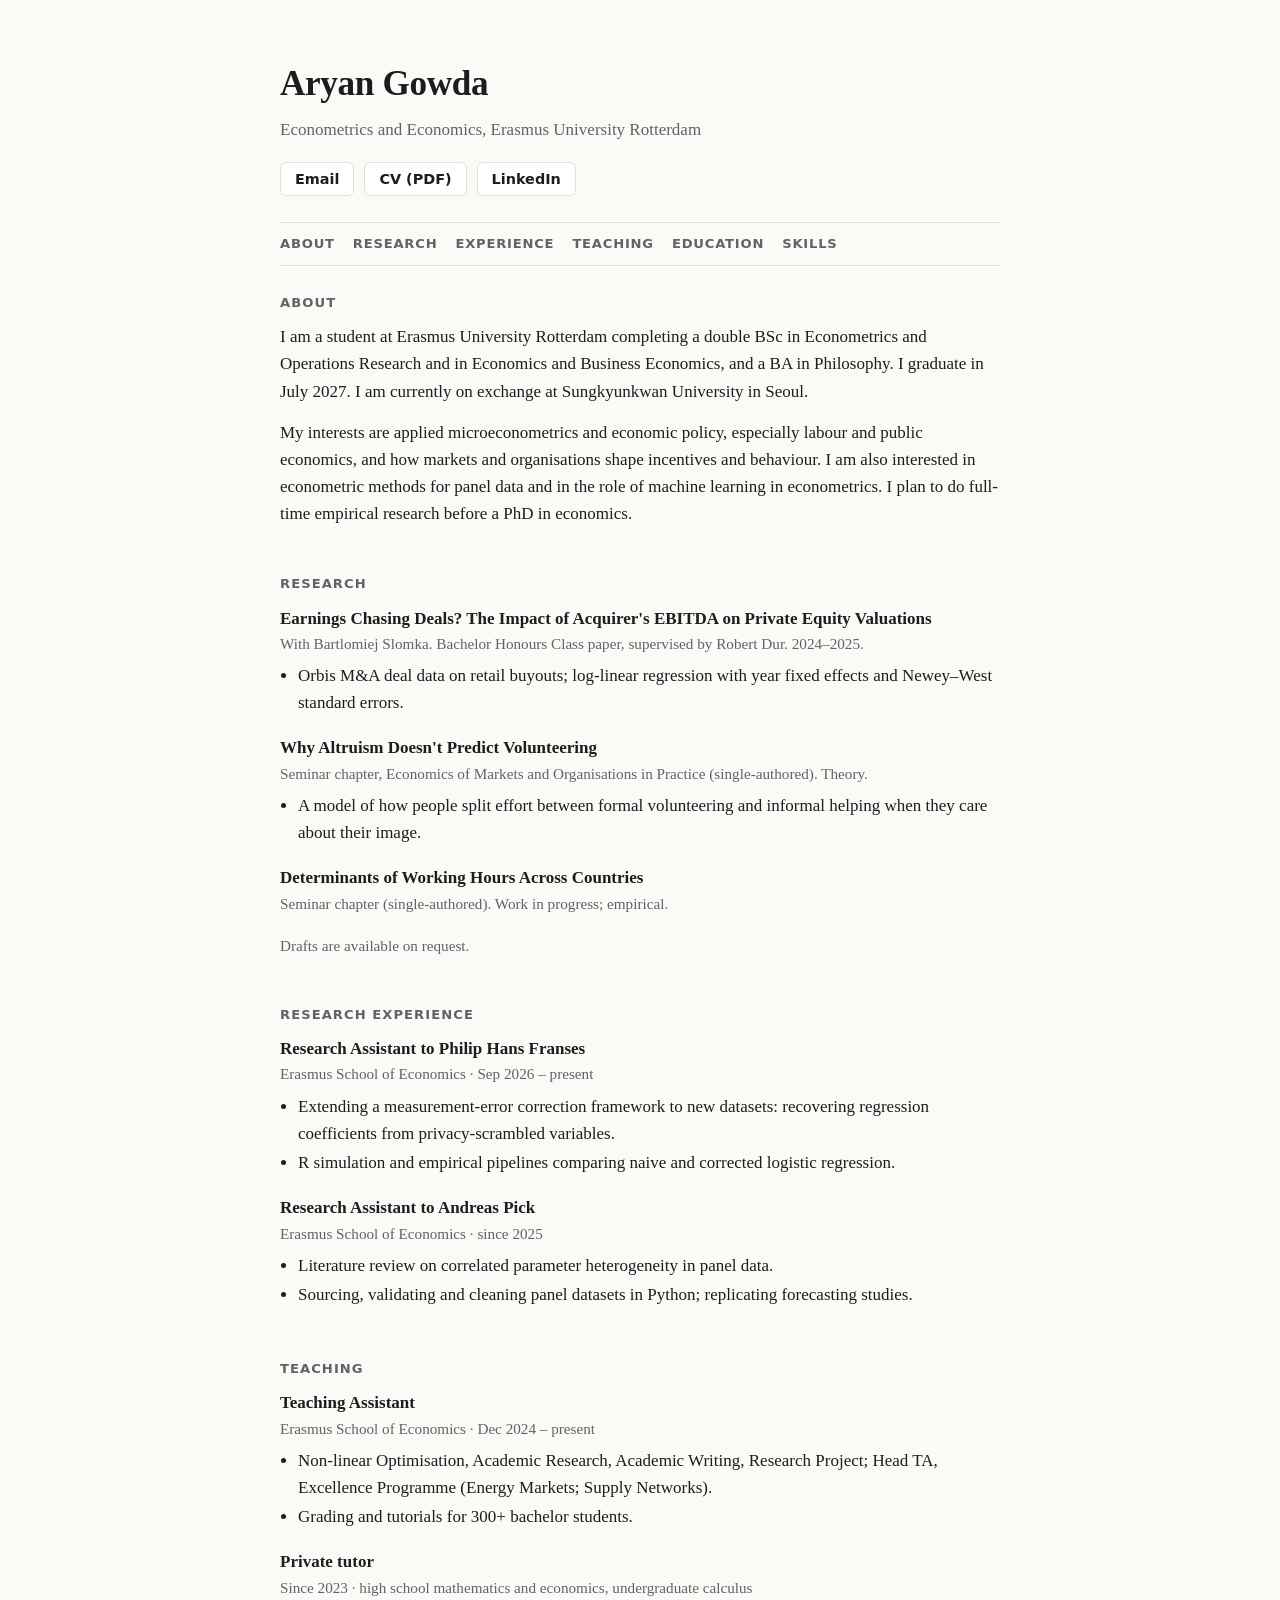
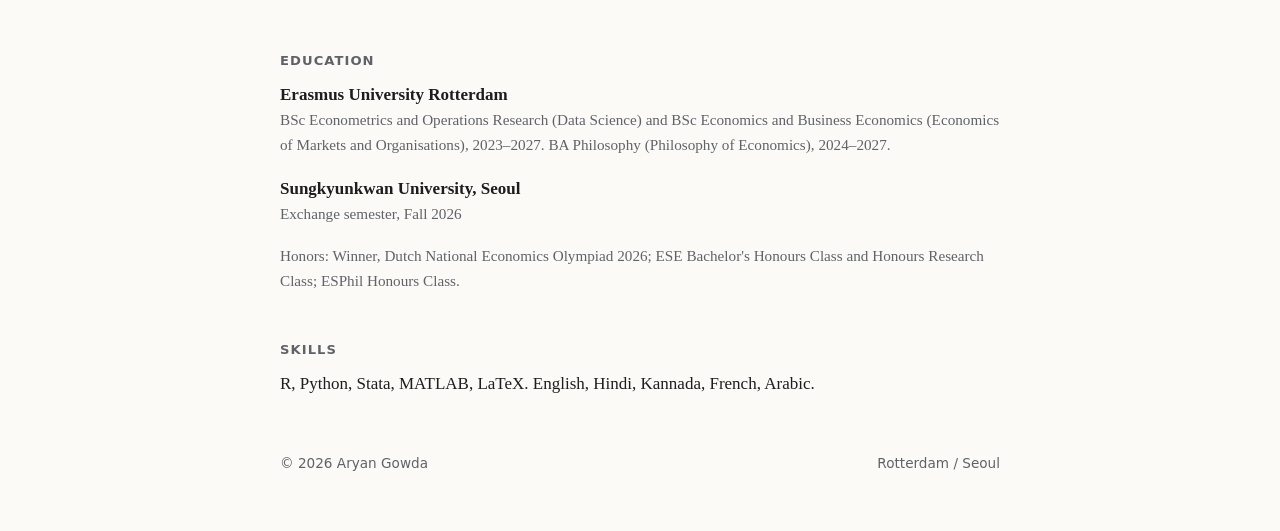
==== index.html @ c8e19100 "Add files via upload" ====
<!doctype html>
<html lang="en">
<head>
<meta charset="utf-8">
<meta name="viewport" content="width=device-width, initial-scale=1">
<title>Aryan Gowda</title>
<meta name="description" content="Aryan Gowda: econometrics and economics student at Erasmus University Rotterdam. Applied microeconometrics, economic policy, markets and organisations.">
<style>
  :root{
    --bg:#fbfaf7; --fg:#1d1d1f; --muted:#5f6368; --line:#e4e1da; --accent:#7a1f2b; --card:#ffffff;
  }
  @media (prefers-color-scheme: dark){
    :root{ --bg:#141416; --fg:#ececec; --muted:#a0a3a8; --line:#2c2d31; --accent:#e08a96; --card:#1b1b1e; }
  }
  *{box-sizing:border-box}
  html{scroll-behavior:smooth}
  body{margin:0;background:var(--bg);color:var(--fg);
    font:17px/1.6 Georgia,"Times New Roman",serif;-webkit-font-smoothing:antialiased}
  a{color:var(--accent);text-decoration:none;border-bottom:1px solid transparent}
  a:hover{border-bottom-color:var(--accent)}
  .wrap{max-width:760px;margin:0 auto;padding:0 20px}
  header{padding:56px 0 20px}
  h1{font-size:2.2rem;margin:0 0 4px;letter-spacing:-.01em}
  .tag{color:var(--muted);margin:0 0 18px}
  nav{display:flex;flex-wrap:wrap;gap:6px 18px;font:600 .82rem/1 system-ui,sans-serif;
    text-transform:uppercase;letter-spacing:.06em;padding:14px 0;border-top:1px solid var(--line);border-bottom:1px solid var(--line)}
  nav a{color:var(--muted)}
  nav a:hover{color:var(--accent);border-bottom-color:transparent}
  section{padding:30px 0 6px}
  h2{font:700 .82rem/1 system-ui,sans-serif;text-transform:uppercase;letter-spacing:.08em;color:var(--muted);margin:0 0 14px}
  p{margin:0 0 14px}
  .item{margin:0 0 18px}
  .item .t{font-weight:700}
  .item .m{color:var(--muted);font-size:.95rem}
  .item ul{margin:6px 0 0 18px;padding:0}
  .item li{margin:2px 0}
  .links{display:flex;flex-wrap:wrap;gap:10px;margin:0 0 6px;font:600 .9rem/1 system-ui,sans-serif}
  .links a{border:1px solid var(--line);background:var(--card);padding:9px 14px;border-radius:6px;color:var(--fg)}
  .links a:hover{border-color:var(--accent);color:var(--accent)}
  footer{padding:36px 0 56px;color:var(--muted);font-size:.85rem;font-family:system-ui,sans-serif}
  .row{display:flex;justify-content:space-between;gap:16px;flex-wrap:wrap}
  @media (max-width:520px){h1{font-size:1.8rem}body{font-size:16px}}
</style>
</head>
<body>
<div class="wrap">
<header>
  <h1>Aryan Gowda</h1>
  <p class="tag">Econometrics and Economics, Erasmus University Rotterdam</p>
  <div class="links">
    <a href="mailto:YOUR_EMAIL">Email</a>
    <a href="Gowda_Aryan_CV.pdf">CV (PDF)</a>
    <a href="https://www.linkedin.com/in/aryan-gowda/">LinkedIn</a>
  </div>
</header>
<nav>
  <a href="#about">About</a><a href="#research">Research</a><a href="#experience">Experience</a><a href="#teaching">Teaching</a><a href="#education">Education</a><a href="#skills">Skills</a>
</nav>

<section id="about">
  <h2>About</h2>
  <p>I am a student at Erasmus University Rotterdam completing a double BSc in Econometrics and Operations Research and in Economics and Business Economics, and a BA in Philosophy. I graduate in July 2027. I am currently on exchange at Sungkyunkwan University in Seoul.</p>
  <p>My interests are applied microeconometrics and economic policy, especially labour and public economics, and how markets and organisations shape incentives and behaviour. I am also interested in econometric methods for panel data and in the role of machine learning in econometrics. I plan to do full-time empirical research before a PhD in economics.</p>
</section>

<section id="research">
  <h2>Research</h2>
  <div class="item">
    <div class="t">Earnings Chasing Deals? The Impact of Acquirer's EBITDA on Private Equity Valuations</div>
    <div class="m">With Bartlomiej Slomka. Bachelor Honours Class paper, supervised by Robert Dur. 2024&ndash;2025.</div>
    <ul><li>Orbis M&amp;A deal data on retail buyouts; log-linear regression with year fixed effects and Newey&ndash;West standard errors.</li></ul>
  </div>
  <div class="item">
    <div class="t">Why Altruism Doesn't Predict Volunteering</div>
    <div class="m">Seminar chapter, Economics of Markets and Organisations in Practice (single-authored). Theory.</div>
    <ul><li>A model of how people split effort between formal volunteering and informal helping when they care about their image.</li></ul>
  </div>
  <div class="item">
    <div class="t">Determinants of Working Hours Across Countries</div>
    <div class="m">Seminar chapter (single-authored). Work in progress; empirical.</div>
  </div>
  <p class="m" style="color:var(--muted);font-size:.95rem">Drafts are available on request.</p>
</section>

<section id="experience">
  <h2>Research experience</h2>
  <div class="item">
    <div class="t">Research Assistant to Philip Hans Franses</div>
    <div class="m">Erasmus School of Economics &middot; Sep 2026 &ndash; present</div>
    <ul>
      <li>Extending a measurement-error correction framework to new datasets: recovering regression coefficients from privacy-scrambled variables.</li>
      <li>R simulation and empirical pipelines comparing naive and corrected logistic regression.</li>
    </ul>
  </div>
  <div class="item">
    <div class="t">Research Assistant to Andreas Pick</div>
    <div class="m">Erasmus School of Economics &middot; since 2025</div>
    <ul>
      <li>Literature review on correlated parameter heterogeneity in panel data.</li>
      <li>Sourcing, validating and cleaning panel datasets in Python; replicating forecasting studies.</li>
    </ul>
  </div>
</section>

<section id="teaching">
  <h2>Teaching</h2>
  <div class="item">
    <div class="t">Teaching Assistant</div>
    <div class="m">Erasmus School of Economics &middot; Dec 2024 &ndash; present</div>
    <ul>
      <li>Non-linear Optimisation, Academic Research, Academic Writing, Research Project; Head TA, Excellence Programme (Energy Markets; Supply Networks).</li>
      <li>Grading and tutorials for 300+ bachelor students.</li>
    </ul>
  </div>
  <div class="item">
    <div class="t">Private tutor</div>
    <div class="m">Since 2023 &middot; high school mathematics and economics, undergraduate calculus</div>
  </div>
</section>

<section id="education">
  <h2>Education</h2>
  <div class="item">
    <div class="t">Erasmus University Rotterdam</div>
    <div class="m">BSc Econometrics and Operations Research (Data Science) and BSc Economics and Business Economics (Economics of Markets and Organisations), 2023&ndash;2027. BA Philosophy (Philosophy of Economics), 2024&ndash;2027.</div>
  </div>
  <div class="item">
    <div class="t">Sungkyunkwan University, Seoul</div>
    <div class="m">Exchange semester, Fall 2026</div>
  </div>
  <p class="m" style="color:var(--muted);font-size:.95rem">Honors: Winner, Dutch National Economics Olympiad 2026; ESE Bachelor's Honours Class and Honours Research Class; ESPhil Honours Class.</p>
</section>

<section id="skills">
  <h2>Skills</h2>
  <p>R, Python, Stata, MATLAB, LaTeX. English, Hindi, Kannada, French, Arabic.</p>
</section>

<footer>
  <div class="row"><span>&copy; 2026 Aryan Gowda</span><span>Rotterdam / Seoul</span></div>
</footer>
</div>
</body>
</html>
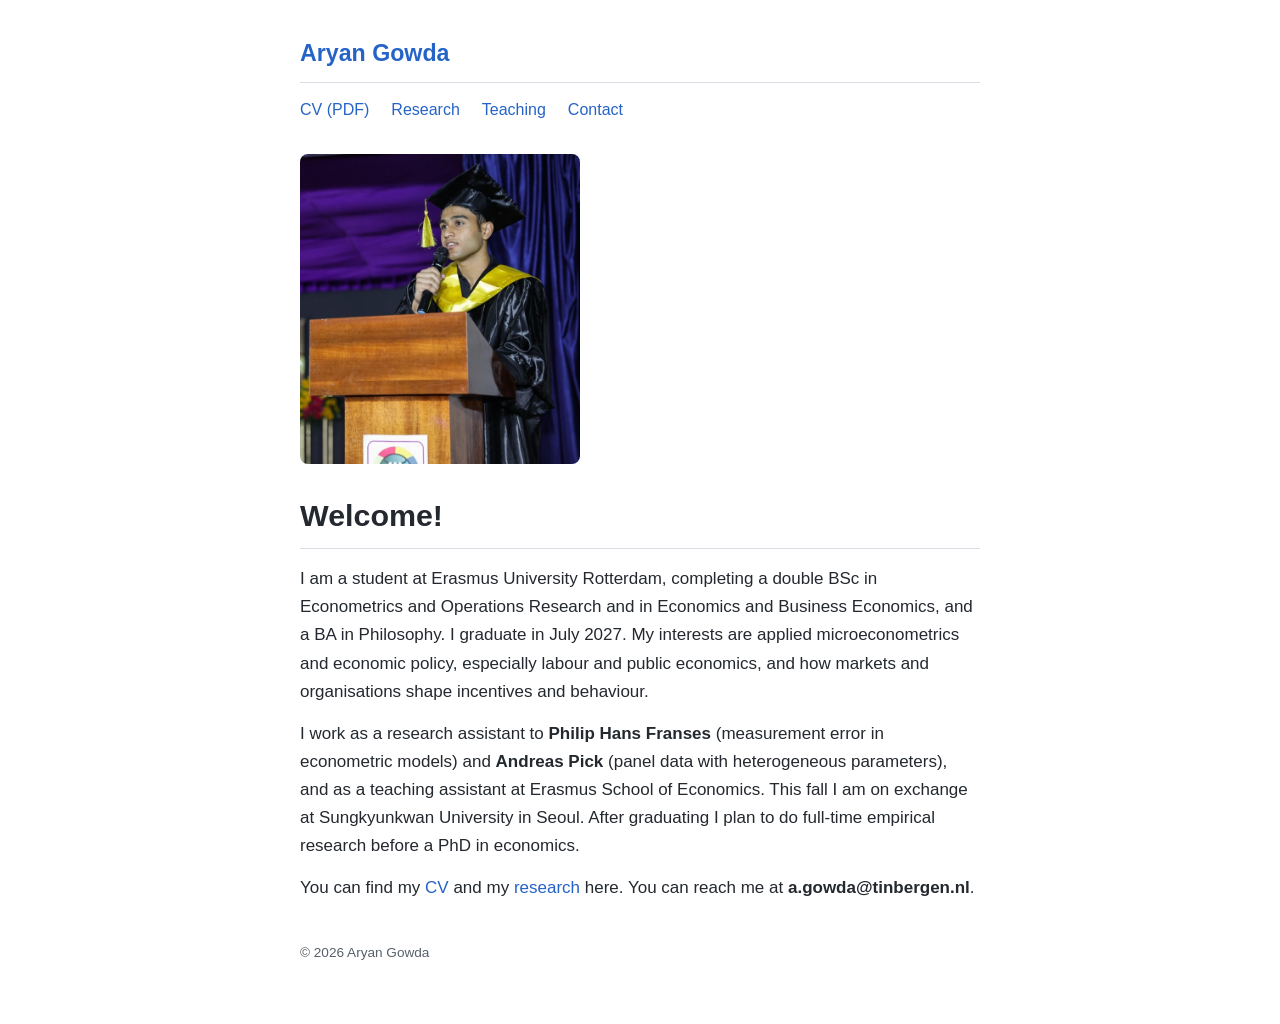
==== commit 156695cf: "Add files via upload" ====
--- a/index.html
+++ b/index.html
@@ -1,144 +1,7 @@
-<!doctype html>
-<html lang="en">
-<head>
-<meta charset="utf-8">
-<meta name="viewport" content="width=device-width, initial-scale=1">
-<title>Aryan Gowda</title>
-<meta name="description" content="Aryan Gowda: econometrics and economics student at Erasmus University Rotterdam. Applied microeconometrics, economic policy, markets and organisations.">
-<style>
-  :root{
-    --bg:#fbfaf7; --fg:#1d1d1f; --muted:#5f6368; --line:#e4e1da; --accent:#7a1f2b; --card:#ffffff;
-  }
-  @media (prefers-color-scheme: dark){
-    :root{ --bg:#141416; --fg:#ececec; --muted:#a0a3a8; --line:#2c2d31; --accent:#e08a96; --card:#1b1b1e; }
-  }
-  *{box-sizing:border-box}
-  html{scroll-behavior:smooth}
-  body{margin:0;background:var(--bg);color:var(--fg);
-    font:17px/1.6 Georgia,"Times New Roman",serif;-webkit-font-smoothing:antialiased}
-  a{color:var(--accent);text-decoration:none;border-bottom:1px solid transparent}
-  a:hover{border-bottom-color:var(--accent)}
-  .wrap{max-width:760px;margin:0 auto;padding:0 20px}
-  header{padding:56px 0 20px}
-  h1{font-size:2.2rem;margin:0 0 4px;letter-spacing:-.01em}
-  .tag{color:var(--muted);margin:0 0 18px}
-  nav{display:flex;flex-wrap:wrap;gap:6px 18px;font:600 .82rem/1 system-ui,sans-serif;
-    text-transform:uppercase;letter-spacing:.06em;padding:14px 0;border-top:1px solid var(--line);border-bottom:1px solid var(--line)}
-  nav a{color:var(--muted)}
-  nav a:hover{color:var(--accent);border-bottom-color:transparent}
-  section{padding:30px 0 6px}
-  h2{font:700 .82rem/1 system-ui,sans-serif;text-transform:uppercase;letter-spacing:.08em;color:var(--muted);margin:0 0 14px}
-  p{margin:0 0 14px}
-  .item{margin:0 0 18px}
-  .item .t{font-weight:700}
-  .item .m{color:var(--muted);font-size:.95rem}
-  .item ul{margin:6px 0 0 18px;padding:0}
-  .item li{margin:2px 0}
-  .links{display:flex;flex-wrap:wrap;gap:10px;margin:0 0 6px;font:600 .9rem/1 system-ui,sans-serif}
-  .links a{border:1px solid var(--line);background:var(--card);padding:9px 14px;border-radius:6px;color:var(--fg)}
-  .links a:hover{border-color:var(--accent);color:var(--accent)}
-  footer{padding:36px 0 56px;color:var(--muted);font-size:.85rem;font-family:system-ui,sans-serif}
-  .row{display:flex;justify-content:space-between;gap:16px;flex-wrap:wrap}
-  @media (max-width:520px){h1{font-size:1.8rem}body{font-size:16px}}
-</style>
-</head>
-<body>
-<div class="wrap">
-<header>
-  <h1>Aryan Gowda</h1>
-  <p class="tag">Econometrics and Economics, Erasmus University Rotterdam</p>
-  <div class="links">
-    <a href="mailto:YOUR_EMAIL">Email</a>
-    <a href="Gowda_Aryan_CV.pdf">CV (PDF)</a>
-    <a href="https://www.linkedin.com/in/aryan-gowda/">LinkedIn</a>
-  </div>
-</header>
-<nav>
-  <a href="#about">About</a><a href="#research">Research</a><a href="#experience">Experience</a><a href="#teaching">Teaching</a><a href="#education">Education</a><a href="#skills">Skills</a>
-</nav>
-
-<section id="about">
-  <h2>About</h2>
-  <p>I am a student at Erasmus University Rotterdam completing a double BSc in Econometrics and Operations Research and in Economics and Business Economics, and a BA in Philosophy. I graduate in July 2027. I am currently on exchange at Sungkyunkwan University in Seoul.</p>
-  <p>My interests are applied microeconometrics and economic policy, especially labour and public economics, and how markets and organisations shape incentives and behaviour. I am also interested in econometric methods for panel data and in the role of machine learning in econometrics. I plan to do full-time empirical research before a PhD in economics.</p>
-</section>
-
-<section id="research">
-  <h2>Research</h2>
-  <div class="item">
-    <div class="t">Earnings Chasing Deals? The Impact of Acquirer's EBITDA on Private Equity Valuations</div>
-    <div class="m">With Bartlomiej Slomka. Bachelor Honours Class paper, supervised by Robert Dur. 2024&ndash;2025.</div>
-    <ul><li>Orbis M&amp;A deal data on retail buyouts; log-linear regression with year fixed effects and Newey&ndash;West standard errors.</li></ul>
-  </div>
-  <div class="item">
-    <div class="t">Why Altruism Doesn't Predict Volunteering</div>
-    <div class="m">Seminar chapter, Economics of Markets and Organisations in Practice (single-authored). Theory.</div>
-    <ul><li>A model of how people split effort between formal volunteering and informal helping when they care about their image.</li></ul>
-  </div>
-  <div class="item">
-    <div class="t">Determinants of Working Hours Across Countries</div>
-    <div class="m">Seminar chapter (single-authored). Work in progress; empirical.</div>
-  </div>
-  <p class="m" style="color:var(--muted);font-size:.95rem">Drafts are available on request.</p>
-</section>
-
-<section id="experience">
-  <h2>Research experience</h2>
-  <div class="item">
-    <div class="t">Research Assistant to Philip Hans Franses</div>
-    <div class="m">Erasmus School of Economics &middot; Sep 2026 &ndash; present</div>
-    <ul>
-      <li>Extending a measurement-error correction framework to new datasets: recovering regression coefficients from privacy-scrambled variables.</li>
-      <li>R simulation and empirical pipelines comparing naive and corrected logistic regression.</li>
-    </ul>
-  </div>
-  <div class="item">
-    <div class="t">Research Assistant to Andreas Pick</div>
-    <div class="m">Erasmus School of Economics &middot; since 2025</div>
-    <ul>
-      <li>Literature review on correlated parameter heterogeneity in panel data.</li>
-      <li>Sourcing, validating and cleaning panel datasets in Python; replicating forecasting studies.</li>
-    </ul>
-  </div>
-</section>
-
-<section id="teaching">
-  <h2>Teaching</h2>
-  <div class="item">
-    <div class="t">Teaching Assistant</div>
-    <div class="m">Erasmus School of Economics &middot; Dec 2024 &ndash; present</div>
-    <ul>
-      <li>Non-linear Optimisation, Academic Research, Academic Writing, Research Project; Head TA, Excellence Programme (Energy Markets; Supply Networks).</li>
-      <li>Grading and tutorials for 300+ bachelor students.</li>
-    </ul>
-  </div>
-  <div class="item">
-    <div class="t">Private tutor</div>
-    <div class="m">Since 2023 &middot; high school mathematics and economics, undergraduate calculus</div>
-  </div>
-</section>
-
-<section id="education">
-  <h2>Education</h2>
-  <div class="item">
-    <div class="t">Erasmus University Rotterdam</div>
-    <div class="m">BSc Econometrics and Operations Research (Data Science) and BSc Economics and Business Economics (Economics of Markets and Organisations), 2023&ndash;2027. BA Philosophy (Philosophy of Economics), 2024&ndash;2027.</div>
-  </div>
-  <div class="item">
-    <div class="t">Sungkyunkwan University, Seoul</div>
-    <div class="m">Exchange semester, Fall 2026</div>
-  </div>
-  <p class="m" style="color:var(--muted);font-size:.95rem">Honors: Winner, Dutch National Economics Olympiad 2026; ESE Bachelor's Honours Class and Honours Research Class; ESPhil Honours Class.</p>
-</section>
-
-<section id="skills">
-  <h2>Skills</h2>
-  <p>R, Python, Stata, MATLAB, LaTeX. English, Hindi, Kannada, French, Arabic.</p>
-</section>
-
-<footer>
-  <div class="row"><span>&copy; 2026 Aryan Gowda</span><span>Rotterdam / Seoul</span></div>
-</footer>
-</div>
-</body>
-</html>
+<!doctype html><html lang="en"><head><meta charset="utf-8"><meta name="viewport" content="width=device-width, initial-scale=1.0"><title>Aryan Gowda</title><meta name="description" content="Academic site of Aryan Gowda"><link rel="stylesheet" href="style.css"></head><body><div class="wrap"><div class="site"><a href="index.html">Aryan Gowda</a></div><nav><a href="Gowda_Aryan_CV.pdf">CV (PDF)</a><a href="research.html">Research</a><a href="teaching.html">Teaching</a><a href="mailto:a.gowda@tinbergen.nl">Contact</a></nav>
+<img class="photo" src="profile.jpg" alt="Aryan Gowda" onerror="this.style.display='none'">
+<h1>Welcome!</h1>
+<p>I am a student at Erasmus University Rotterdam, completing a double BSc in Econometrics and Operations Research and in Economics and Business Economics, and a BA in Philosophy. I graduate in July 2027. My interests are applied microeconometrics and economic policy, especially labour and public economics, and how markets and organisations shape incentives and behaviour.</p>
+<p>I work as a research assistant to <b>Philip Hans Franses</b> (measurement error in econometric models) and <b>Andreas Pick</b> (panel data with heterogeneous parameters), and as a teaching assistant at Erasmus School of Economics. This fall I am on exchange at Sungkyunkwan University in Seoul. After graduating I plan to do full-time empirical research before a PhD in economics.</p>
+<p>You can find my <a href="Gowda_Aryan_CV.pdf">CV</a> and my <a href="research.html">research</a> here. You can reach me at <b>a.gowda@tinbergen.nl</b>.</p>
+<footer>&copy; 2026 Aryan Gowda</footer></div></body></html>
--- a/style.css
+++ b/style.css
@@ -0,0 +1,18 @@
+:root{--fg:#24292f;--muted:#57606a;--line:#d8dee4;--link:#2563c7;--bg:#fff}
+@media (prefers-color-scheme:dark){:root{--fg:#e6edf3;--muted:#9da7b3;--line:#30363d;--link:#6ea8fe;--bg:#0d1117}}
+*{box-sizing:border-box}
+body{margin:0;background:var(--bg);color:var(--fg);font:17px/1.65 -apple-system,BlinkMacSystemFont,"Segoe UI",Helvetica,Arial,sans-serif}
+.wrap{max-width:720px;margin:0 auto;padding:0 20px 60px}
+a{color:var(--link);text-decoration:none}a:hover{text-decoration:underline}
+.site{padding:34px 0 10px;border-bottom:1px solid var(--line);font-size:1.45rem;font-weight:700}
+.site a{color:var(--link)}
+nav{display:flex;flex-wrap:wrap;gap:6px 22px;padding:14px 0 6px;font-size:1rem}
+h1{font-size:1.9rem;margin:26px 0 16px;padding-bottom:8px;border-bottom:1px solid var(--line)}
+h2{font-size:1.25rem;margin:28px 0 8px}
+p{margin:0 0 14px}
+.photo{display:block;width:280px;max-width:70%;border-radius:8px;margin:24px 0 0}
+.item{margin:0 0 16px}.item .m{color:var(--muted);font-size:.95rem}
+ul{margin:4px 0 0 20px;padding:0}li{margin:3px 0}
+.quote{color:var(--muted);font-style:italic;margin-top:30px}
+footer{margin-top:40px;color:var(--muted);font-size:.85rem}
+@media (max-width:520px){body{font-size:16px}}
